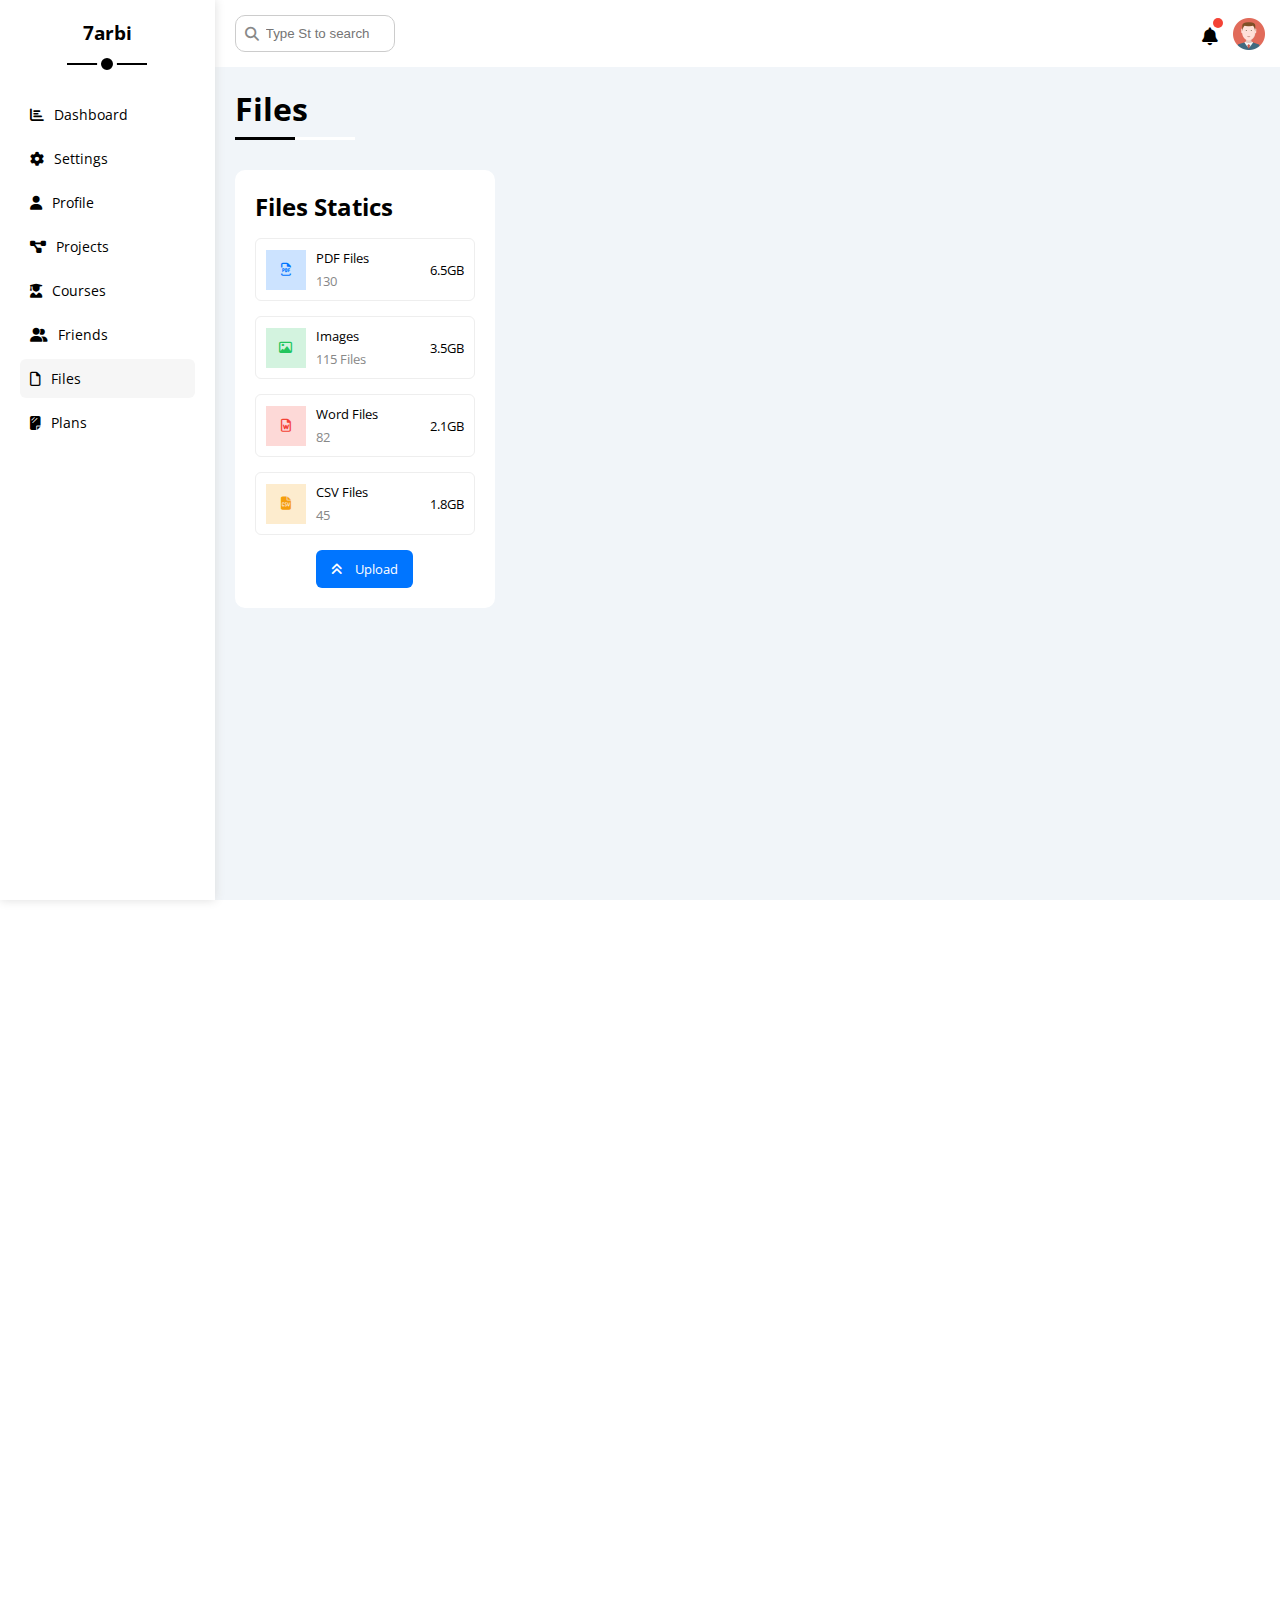
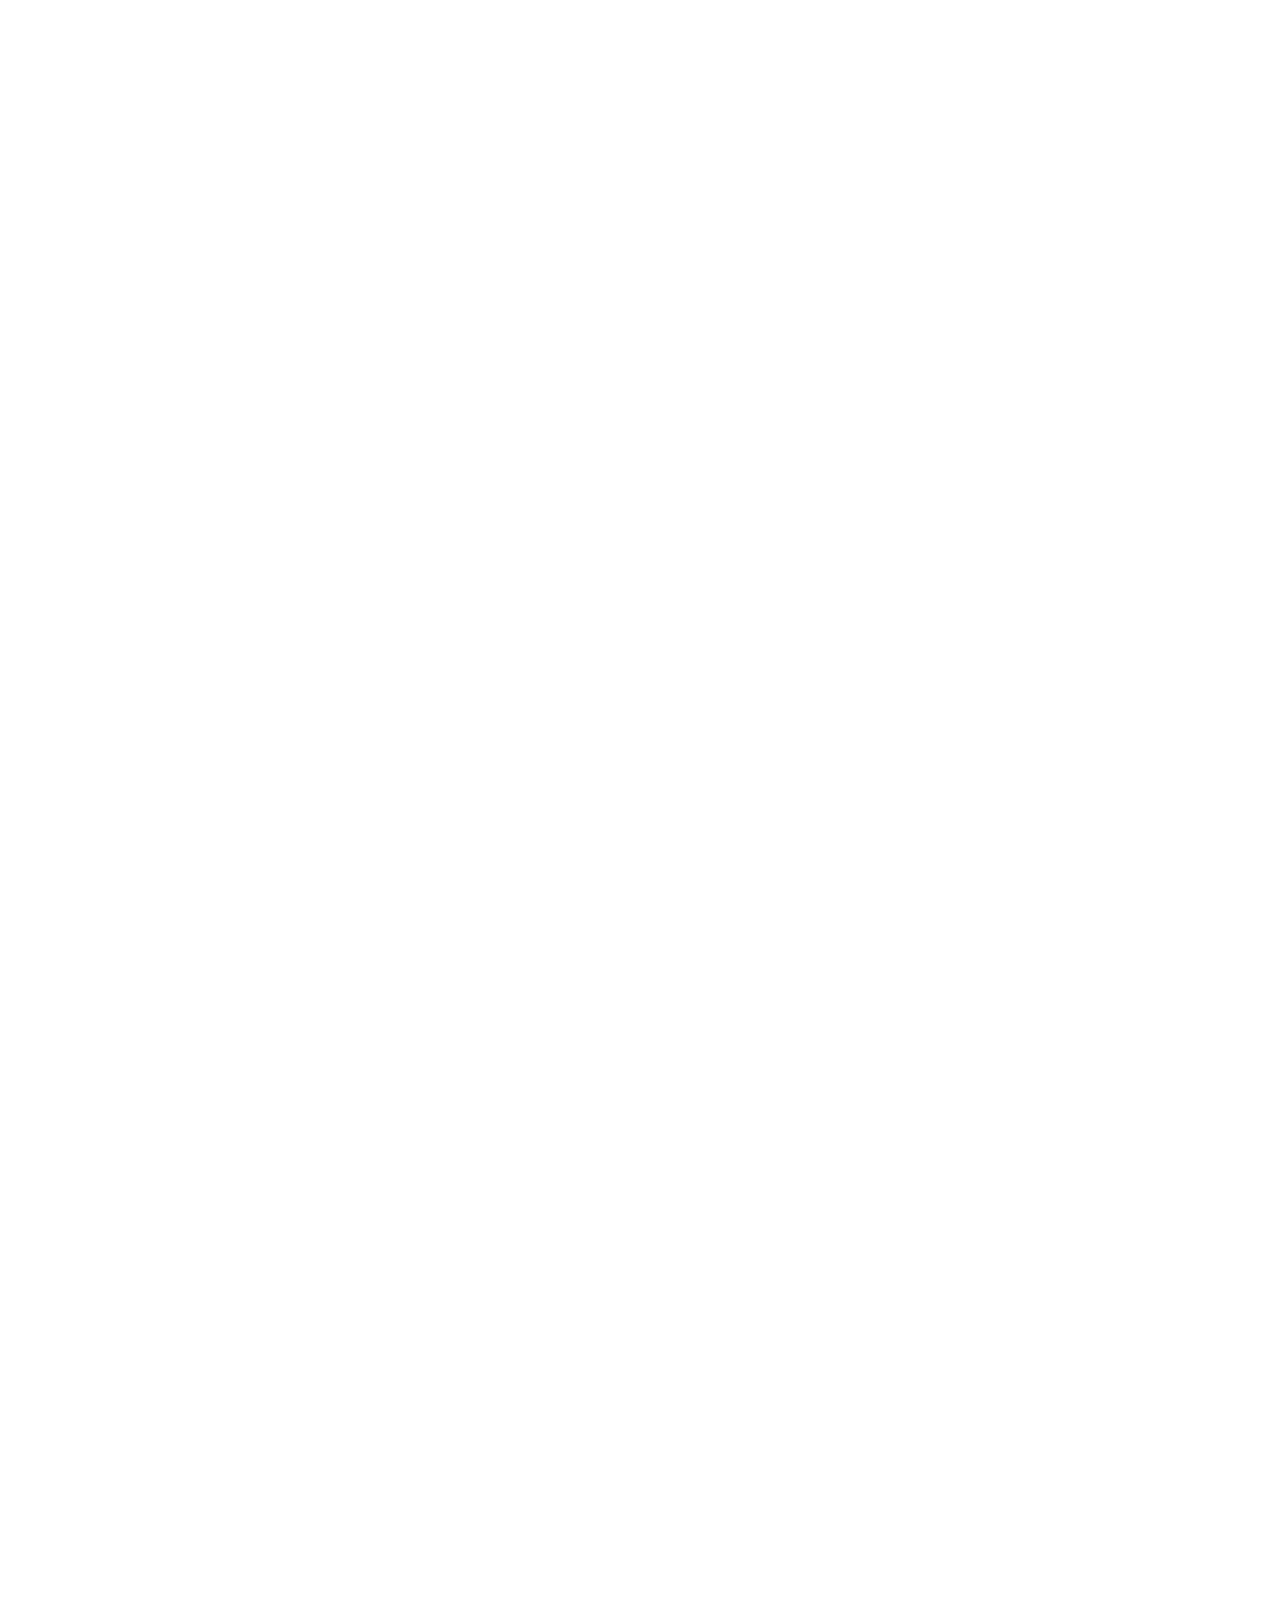
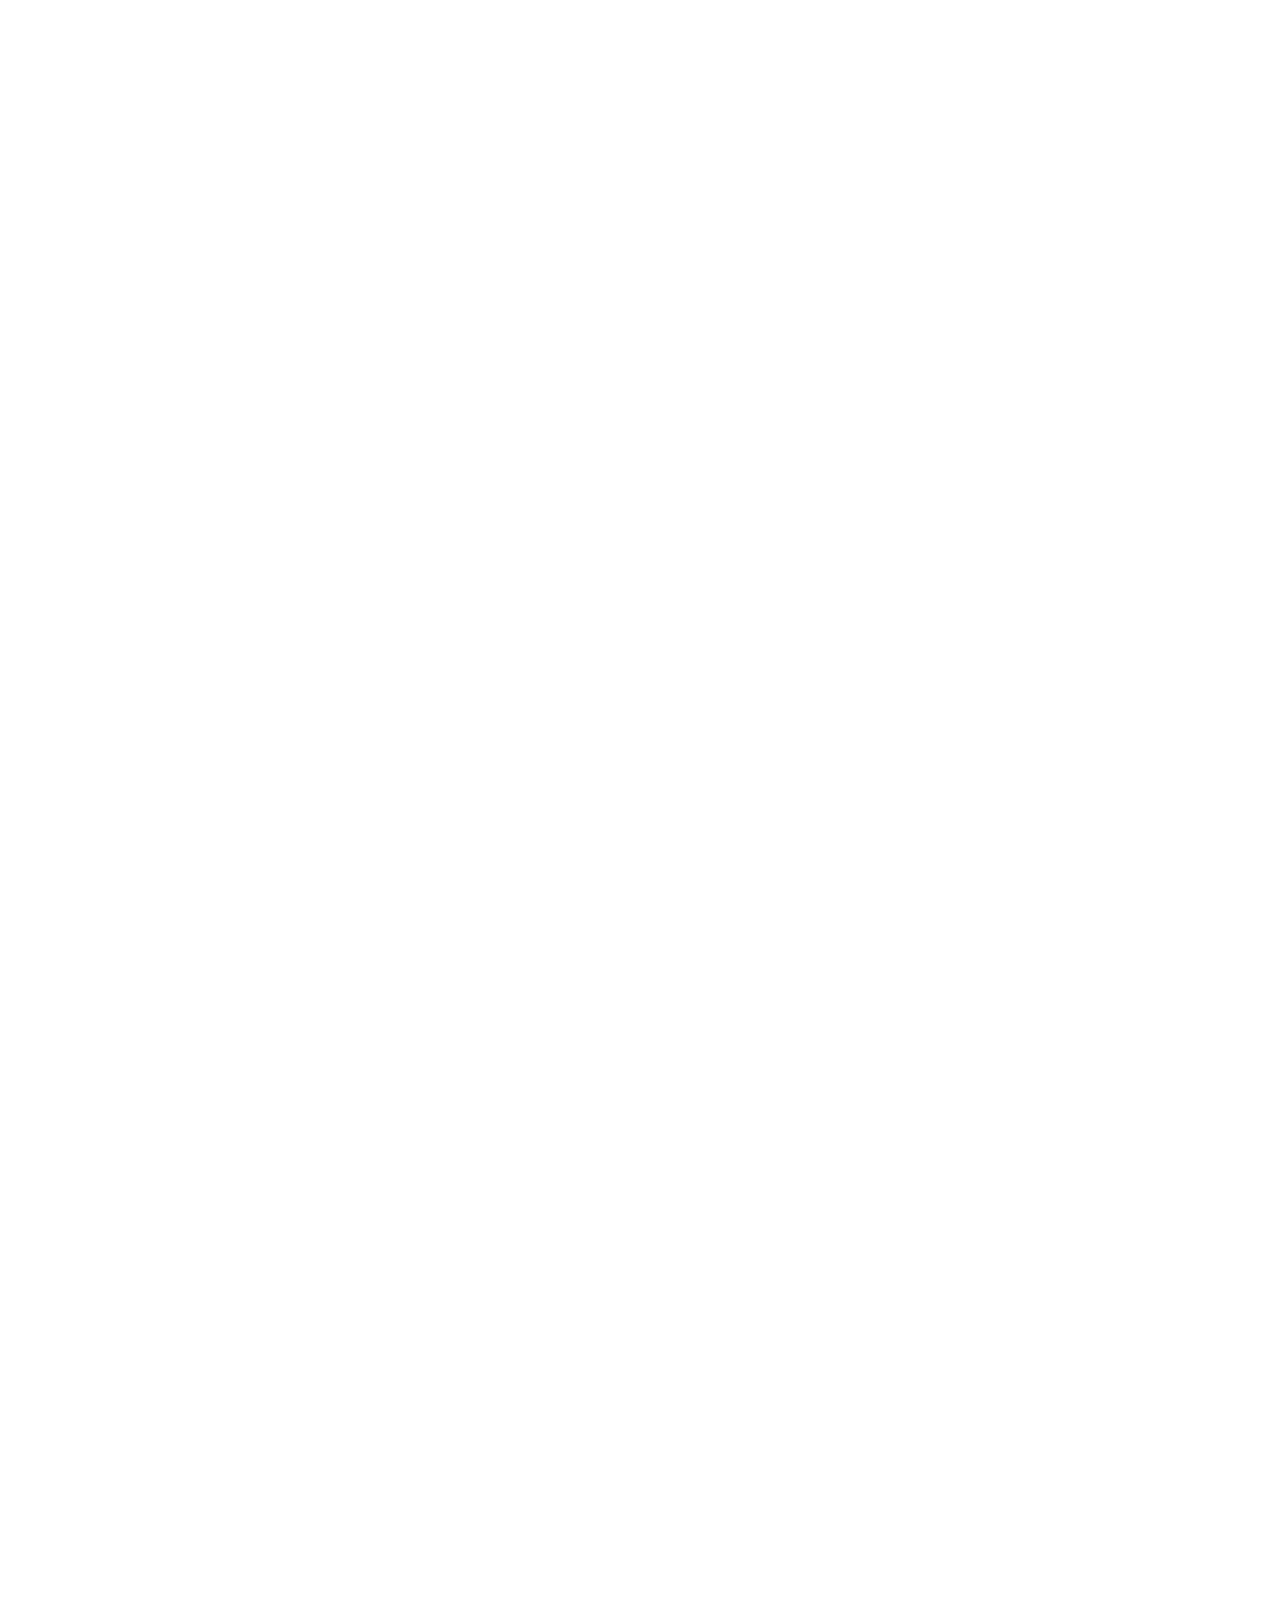
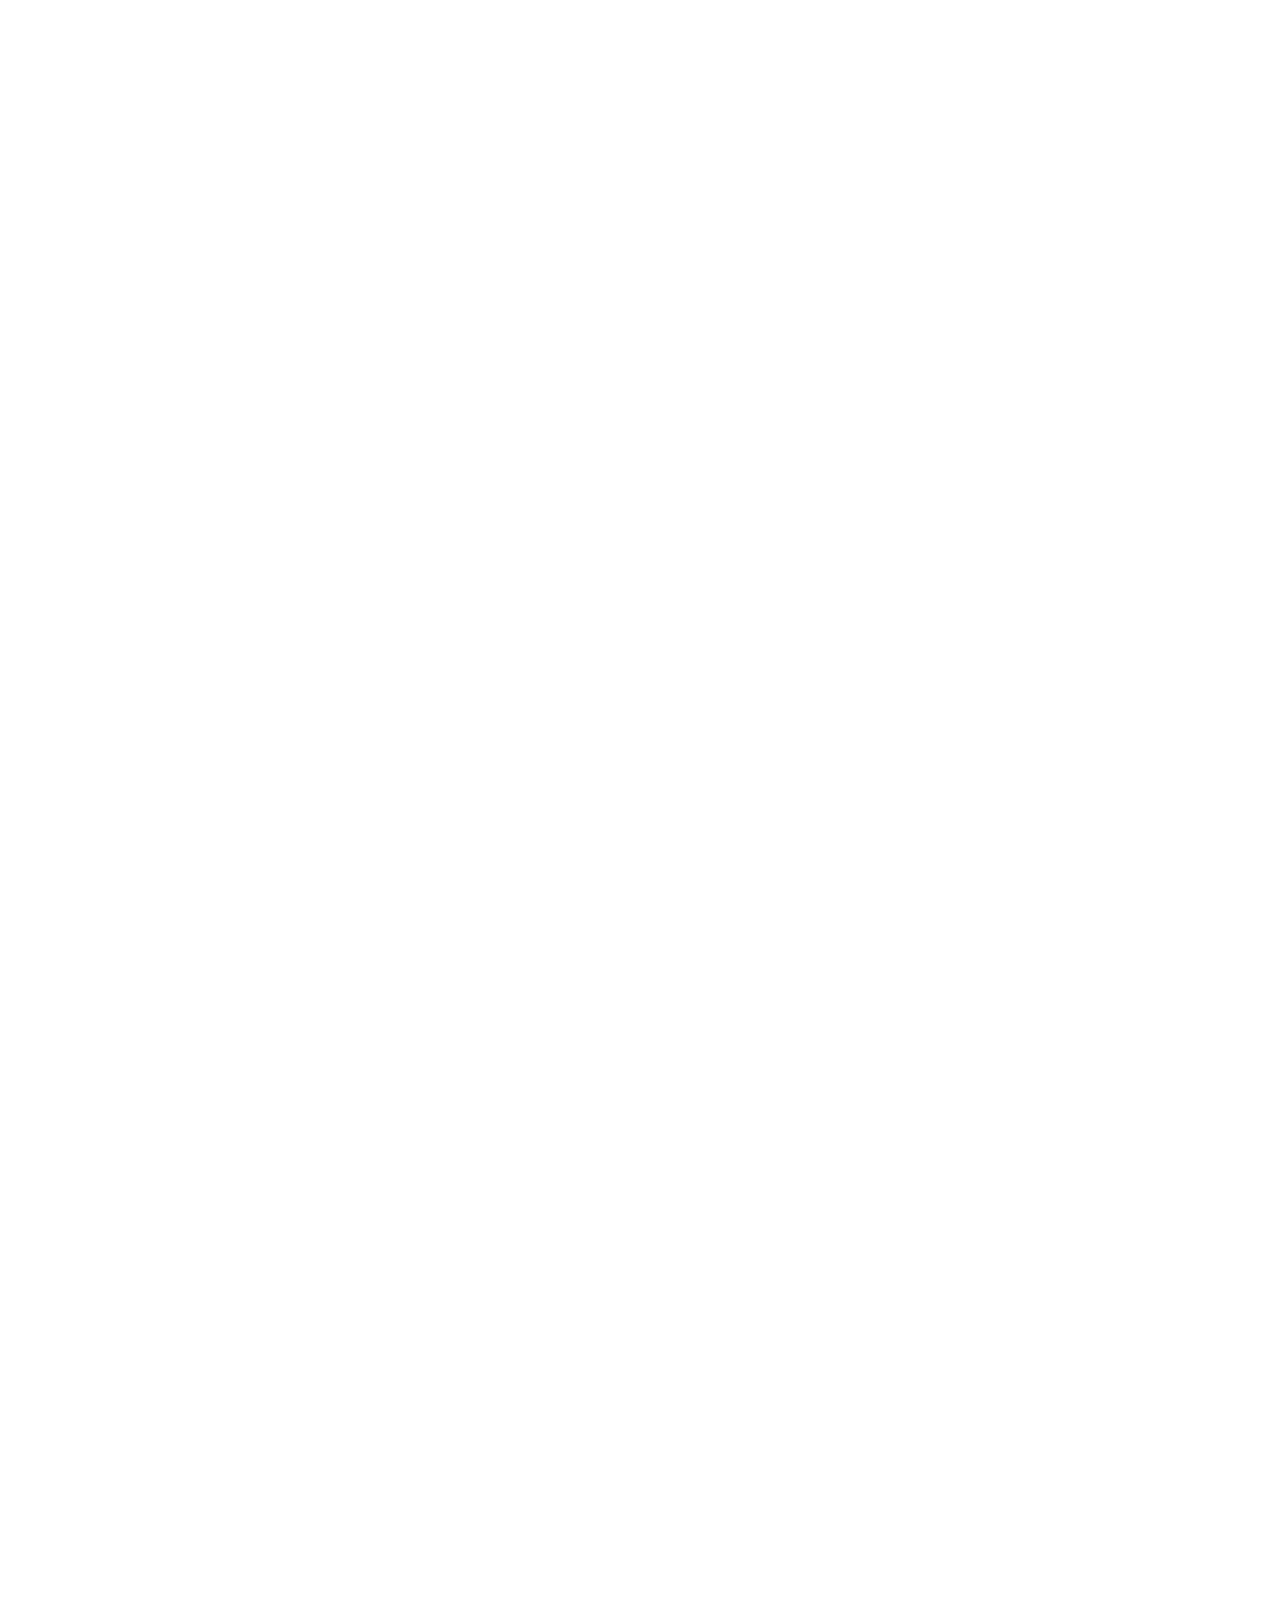
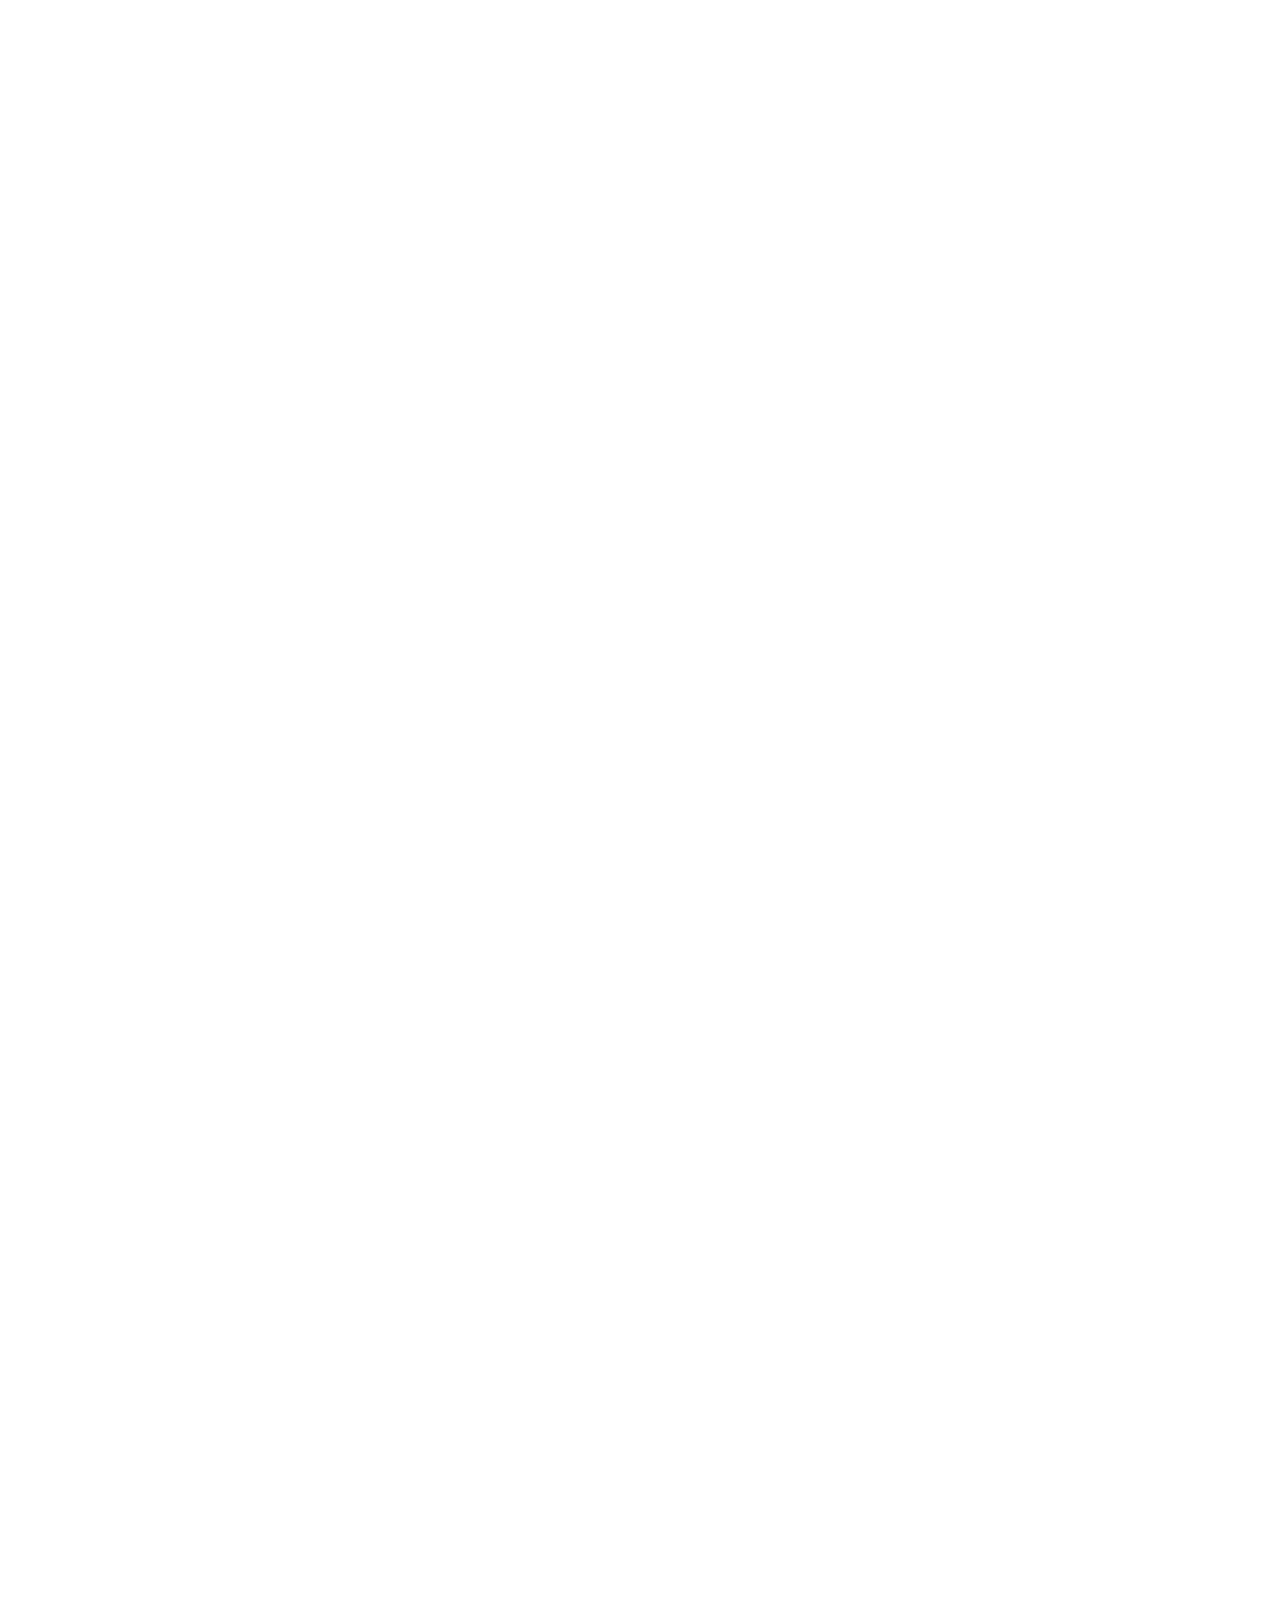
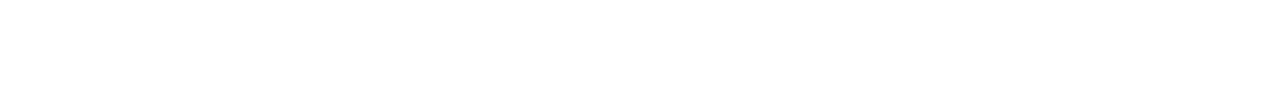
==== files.html @ 6a66d61f "Add files via upload" ====
<!-- <label>
    <input type="checkbox" class="toggle-chk" checked>
    <div class="toggle-switch bg-ccc">
    </div>
</label> -->
<!DOCTYPE html>
<html lang="en">
<head>
    <meta charset="UTF-8">
    <meta http-equiv="X-UA-Compatible" content="IE=edge">
    <meta name="viewport" content="width=device-width, initial-scale=1.0">
    <title>Files</title>
       <!-- font awesome -->
       <link rel="stylesheet" href="css/all.min.css">
       <!-- //font awesome -->
    <link rel="stylesheet" href="css/FRM.css">
    <link rel="stylesheet" href="css/style.css">
    <!-- google fonts -->
    <link rel="preconnect" href="https://fonts.googleapis.com" />
    <link rel="preconnect" href="https://fonts.gstatic.com" crossorigin />
    <link href="https://fonts.googleapis.com/css2?family=Open+Sans:wght@300;500&display=swap" rel="stylesheet" />
     <!-- //google fonts -->
  
</head>
<body>
  <div class="page d-flex">
    <div class="sidebar bg-w p-20 p-rel">
        <h3 class="p-rel c-txt mt-0">7arbi</h3>
        <ul>
           <li>
                <a class="d-flex align-center fs-14 rad-6 p-10 c-black" href="index.html">
                    <i class="fa-solid fa-chart-bar afw"></i>
                    <span class="hide-mobile">
                        Dashboard
                    </span>
                </a>
            </li>
            <li>
                <a class="d-flex align-center fs-14 rad-6 p-10 c-black" href="settings.html">
                    <i class="fa-solid fa-gear afw"></i>
                    <span class="hide-mobile">
                        Settings
                    </span>
                </a>
            </li>
            <li>
                <a class="d-flex align-center fs-14 rad-6 p-10 c-black" href="profile.html">
                    <i class="fa-solid fa-user afw"></i>
                    <span class="hide-mobile">
                        Profile
                    </span>
                </a>
            </li>
            <li>
                <a class="d-flex align-center fs-14 rad-6 p-10 c-black" href="projects.html">
                    <i class="fa-solid fa-diagram-project afw"></i>
                    <span class="hide-mobile">
                        Projects
                    </span>
                </a>
            </li>
            <li>
                <a class="d-flex align-center fs-14 rad-6 p-10 c-black" href="courses.html">
                    <i class="fa-solid fa-user-graduate afw"></i>
                    <span class="hide-mobile">
                        Courses
                    </span>
                </a>
            </li>
            <li>
                <a class="d-flex align-center fs-14 rad-6 p-10 c-black" href="friends.html">
                    <i class="fa-solid fa-user-group afw"></i>
                    <span class="hide-mobile">
                        Friends
                    </span>
                </a>
            </li>
            <li>
                <a class="active d-flex align-center fs-14 rad-6 p-10 c-black" href="files.html">
                    <i class="fa-regular fa-file afw"></i>
                    <span class="hide-mobile">
                        Files
                    </span>
                </a>
            </li>
            <li>
                <a class="d-flex align-center fs-14 rad-6 p-10 c-black" href="plans.html">
                    <i class="fa-solid fa-sheet-plastic afw"></i>
                    <span class="hide-mobile">
                        Plans
                    </span>
                </a>
            </li>

        </ul>
    </div>
    <div class="content w-full ov-hid">
        <!-- head div -->
        <div class="head bg-w p-15 bet-flex">
            <div class="search p-rel">
                <input class="p-10 border-ccc rad-10" type="search" placeholder="Type St to search">
            </div>
            <div class="icons d-flex align-center">
                <span class="p-rel notifications">
                    <i class="fa-solid fa-bell"></i>
                </span>
                <img src="imgs/avatar.png" alt="">
            </div>
        </div>
        <!-- // head div -->
        <h1 class="p-rel">
            Files
        </h1>
        <div class="d-flex m-20 g-20 files-page">
            <div class="files-stats bg-w rad-10 p-20">
                <h2 class="mt-0 mb-15 txt-c-mobile">
                    Files Statics
                </h2>
                <div class="d-flex align-center border-eee p-10 rad-6 mb-15 fs-13">
                    <i class="fa-regular fa-file-pdf fa-la blue center-flex c-blue icon"></i>
                    <div class="info">
                        <span>PDF Files</span>
                        <span class="d-b c-grey mt-5">130</span>
                    </div>
                    <div class="size">
                        6.5GB
                    </div>
                </div>
                <div class="d-flex align-center border-eee p-10 rad-6 mb-15 fs-13">
                    <i class="fa-regular fa-image fa-la green center-flex c-green icon"></i>
                    <div class="info">
                        <span>Images</span>
                        <span class="d-b c-grey mt-5">115 Files</span>
                    </div>
                    <div class="size">
                        3.5GB
                    </div>
                </div>
                <div class="d-flex align-center border-eee p-10 rad-6 mb-15 fs-13">
                    <i class="fa-regular fa-file-word fa-la red center-flex c-red icon"></i>
                    <div class="info">
                        <span>Word Files</span>
                        <span class="d-b c-grey mt-5">82</span>
                    </div>
                    <div class="size">
                        2.1GB
                    </div>
                </div>
                <div class="d-flex align-center border-eee p-10 rad-6 mb-15 fs-13">
                    <i class="fa-solid fa-file-csv fa-la orange center-flex c-orange icon"></i>
                    <div class="info">
                        <span>CSV Files</span>
                        <span class="d-b c-grey mt-5">45</span>
                    </div>
                    <div class="size">
                        1.8GB
                    </div>
                </div>
                <a href="#" class="upload c-white fs-13 rad-6 d-b w-fit bg-blue">
                    <i class="fa-solid fa-angles-up mr-10"></i>
                    Upload
                </a>
            </div>
        </div>
        
        
    </div>
  </div>    
</body>
</html>
---- css/FRM.css ----
:root{
    --blue:#0075ff;
    --blue-alt:#0d69d5;
    --orange:#f59e0b;
    --green:#22c55e;
    --red:#f44336;
    --grey:#888;
}
/* boxes */
.d-b{
    display: block;
}
.d-flex{
    display: flex;
}
.f-wrap{
    flex-wrap: wrap;
}
.sp-bet{
    justify-content: space-between;
}
.align-center{
    align-items: center;
}
@media (max-width:767px){
    .block-mobile{
        display: block;
    }
}
.d-grid{
    display: grid;
}
.g-20{
    gap: 20px;
}
/* padding +margin */
.p-10{
    padding: 10px;
}
.p-15{
    padding: 15px;
}
.p-20{
    padding: 20px;
}
.pt-15{
    padding-top: 15px;
}
.pt-20{
    padding-top: 20px;
}
.pb-10{
    padding-bottom: 10px;
}
.pb-20{
    padding-bottom: 20px;
}
.pb-15{
    padding-bottom: 15px;
}
.pl-15{
    padding-left: 15px;
}
.m-0{
    margin: 0;
}
.m-15{
    margin: 15px;
}
.m-20{
    margin: 20px;
}
.mt-0{
    margin-top: 0;
}
.mt-5{
    margin-top: 5px;
}
.mt-10{
    margin-top: 10px;
}
.mt-15{
    margin-top: 15px;
}
.mt-20{
    margin-top: 20px;
}
.mt-25{
    margin-top: 25px;
}
.mr-10{
    margin-right: 10px;
}
.mr-15{
    margin-right: 15px;
}
.ml-5{
    margin-left: 5px;
}
.mb-5{
    margin-bottom: 5px;
}
.mb-10{
    margin-bottom: 10px;
}
.mb-15{
    margin-bottom: 15px;
}
.mb-20{
    margin-bottom: 20px;
}
.mb-25{
    margin-bottom: 25px;
}
/* //padding+ margin */

/* colors */
.bg-w{
    background-color: white;
}
.bg-ccc{
    background-color: #ccc;
}
.bg-eee{
    background-color: #eee;
}
.bg-blue{
    background-color: var(--blue);
}
.bg-orange{
    background-color: var(--orange);
}
.bg-green{
    background-color: var(--green);
}
.bg-red{
    background-color: var(--red);
}
.bg-grey{
    background-color: var(--grey);
}
.c-black{
    color: black;
}
.c-grey{
    color: var(--grey);
}
.c-white{
    color: white;
}
.c-blue{
    color: var(--blue);
}
.c-orange{
    color: var(--orange);
}
.c-green{
    color: var(--green);
}
.c-red{
    color: var(--red);
}
/* //colors */

/* positions */
.p-rel{
    position: relative;
}
/* //positions */
/* fonts text */
.c-txt{
    text-align: center;
}
.fw-bold{
    font-weight: bold;
}
@media (max-width:767px){
    .txt-c-mobile{
        text-align: center;
    }
}
.fs-13{
    font-size: 13px;
}
.fs-14{
    font-size: 14px;
}
.fs-15{
    font-size: 15px;
}
.fs-16{
    font-size: 16px;
}
.fs-25{
    font-size: 25px;
}
/* //fonts text */
/*borders*/
.rad-h{
    border-radius: 50%;
}
.rad-6{
    border-radius: 6px;
}
.rad-10{
    border-radius: 10px;
}
.border-ccc{
    border:1px solid #ccc;
}
.border-eee{
    border:1px solid #eee;
}
.b-none{
    border: none;
}
/* /*borders*/
/* width-height */
.w-full{
    width: 100%;
}
.h-full{
    height: 100%;
}
.w-fit{
    width: fit-content;
}
.w-100{
    width: 100px;
}
.h-100{
    height: 100px;
}
/* // width-height */
/* //Boxes */

/*components*/
.bet-flex{
    display: flex;
    align-items: center;
    justify-content: space-between;
}
.center-flex{
    display: flex;
    align-items: center;
    justify-content: center;
}
.btn-shape{
    padding: 4px 10px;
    border-radius: 6px;
}
/*  // components*/
/*others*/
.ov-hid{
    overflow: hidden;
}
@media (max-width:767px){
    .hide-mobile{
        display: none;
    }
}
/*  //others*/
---- css/style.css ----
:root{
    --blue:#0075ff;
    --blue-alt:#0d69d5;
    --orange:#f59e0b;
    --green:#22c55e;
    --red:#f44336;
    --grey:#888;
}
*{
    box-sizing: border-box;
    margin: 0;
    padding: 0;
}
::-webkit-scrollbar{
    width:12px;
}
::-webkit-scrollbar-track{
    background-color: white;
}
::-webkit-scrollbar-thumb{
    background-color:var(--blue);
}
::-webkit-scrollbar-thumb:hover{
    background-color:var(--blue-alt);
}
body{
    font-family: 'Open Sans', sans-serif;
    margin: 0;
    min-height: 900vh;
}
*:focus{
    outline: none;
}
a{
    text-decoration: none;
}
.page{
    background-color: #f1f5f9;
    min-height: 100vh;
}
ul{
    list-style:none;
    padding: 0;
}

/*side bar*/
.sidebar{
width: 250px;
box-shadow: 0 0 10px #ddd;
}
.sidebar > h3{
 margin-bottom: 50px;
}
.sidebar > h3::before{
width: 80px;
height: 2px;
bottom: -20px;
left: 50%;
}
.sidebar > h3::after{
width: 12px;
height: 12px;
border-radius: 50%;
border: 4px solid white;
bottom: -29px;
}
.sidebar > h3::before,
.sidebar > h3::after{
    content: "";
    position: absolute;
    background-color: black;
    transform: translateX(-50%);
    left: 50%;
}
/* .sidebar ul{}
.sidebar ul li{} */
.sidebar ul li a{
    transition: 0.3s;
    margin-bottom: 5px;
}
.sidebar ul li a:hover,
.sidebar ul li a.active{
    background-color: #f6f6f6;
}
.sidebar ul li a span{
    font-size: 14px;
    margin-left: 10px;
}
@media (max-width:767px){
    .sidebar{
        width:58px;
        padding: 10px;
    }
    .sidebar > h3{
        font-size: 13px;
        margin-bottom: 15px;
    }
    .sidebar > h3::before,
    .sidebar > h3::after{
        display: none;
    }
    .hide-mobile{
        display: none;
    }
    .txt-c-mobile{
        text-align: center;
    }
}
/*  //side bar*/
/* content */

.head .search::before{
    position: absolute;
    font-family: var(--fa-style-family-classic);
    content:"\f002";
    font-weight: 900;
    left: 15px;
    top: 50%;
    transform: translateY(-50%);
    font-size: 14px;
    color: var(--grey);
}
.head .search input{
    margin-left: 5px;
    padding-left: 30px;
    width: 160px;
    transition: width 0.3s;
}
.head .search input:focus{
    outline-color: #ddd;
    width: 200px;
}
.head .search input:focus::placeholder{
    opacity: 0;
}
.head .icons .notifications::before{
    content: "";
    position: absolute;
    width: 10px;
    height: 10px;
    background-color: var(--red);
    border-radius: 50%;
    right: -5px;
    top: -5px;
}
.head .icons .notifications i{
    transform: translateY(3px);
    font-size: 18px;
}
.head .icons img{
    width: 32px;
    height: 32px;
    margin-left: 15px;
}
h1{
    margin: 20px 20px 40px;
}
h1::before,
h1::after{
    content: "";
    position: absolute;
    height: 3px;
    bottom: -10px;
    left: 0;
}
h1::before{
    background-color: white;
    width: 120px;
}
h1::after{
    background-color: black;
    width: 60px;
}
.wrapper{
    grid-template-columns: repeat(auto-fill, minmax(450px , 1fr));
    margin-left: 20px;
    margin-right: 20px;
}
@media (max-width:767px) {
    .wrapper{
        grid-template-columns: minmax(200px,1fr);
        margin-left: 10px;
        margin-right: 10px;
        gap: 10px;
    } 
}
/* welcome widget */
.welcome .avatar{
width: 64px;    
height: 64px;
border: 2px solid white;
border-radius: 50%;
padding: 2px;
box-shadow: 0 0 5px #ddd;
margin-left: 20px;
margin-top: -32px;
}
.welcome .body{
    border-top: 1px solid #eee;
    border-bottom: 1px solid #eee;
}
.welcome .intro img{
    width: 200px;
    margin-bottom: -10px;
}
.welcome .body >div{
flex: 1px;
}
.welcome .visit{
    margin: 0 15px 15px auto;
    transition: 0.3s;
}
.welcome .visit:hover{
    background-color: var(--blue-alt);
}
@media (max-width:767px){
    .welcome .intro{
        padding-bottom: 30px;
    }
    .welcome .avatar{
        margin-left: 0;
    }
    .welcome .body > div:not(:last-child){
        margin-bottom: 20px;
    }
    .desc{
        position: relative;
        margin-left: -70px;
    }

}
/*  // welcome widget */
/* start quick-draft */
.quick-draft textarea{
    resize: none;
    min-height: 180px;
}
.quick-draft .save{
    margin-left: auto;
    transition: 0.3s;
    cursor: pointer;
}
.quick-draft .save:hover{
    background-color: var(--blue-alt);
}
/* // start quick-draft */
/* start targets */
.targets .targets-row .tar-icon{
    width: 80px;
    height: 80px;
    margin-right: 15px;
}
.targets .details{
    flex: 1;
}
.targets .details .progress{
    height: 4px;
}
.targets .details .progress>span{
    position: absolute;
    left: 0;
    top: 0;
    height: 100%;
}
.targets .details .progress>span span{
    position: absolute;
    bottom: 16px;
    right: -16px;
    padding: 2px 5px;
}
.targets .details .progress>span span::after{
    content: "";
    position: absolute;
    border-color: transparent;
    border-width: 5px;
    border-style: solid;
    bottom: -10px;
    left: 50%;
    transform: translateX(-50%);
}
.targets .details .progress>.blue span::after{
    border-top-color: var(--blue);
}
.targets .details .progress> .orange span::after{
    border-top-color: var(--orange);
}
.targets .details .progress> .green span::after{
    border-top-color: var(--green);
}
.blue .tar-icon,
.blue .progress{
background-color: rgb(0 117 255 / 20%);
}
.orange .tar-icon,
.orange .progress{
background-color: rgb(245 158 11 / 20%);
}
.green .tar-icon,
.green .progress{
background-color: rgb(34 197 94 / 20%);
}



/* // start targets */
/* tickets */
.tickets .box{
    border: 1px solid #ccc;
    width: calc(50% - 10px);
}
@media (max-width:767px){
    .tickets .box{
        width: 100%;
    }
}
/*  ///tickets */
/* Latest news */
.latest-news .news-row:not(:last-of-type){
    margin-bottom: 20px;
    padding-bottom: 20px;
    border-bottom: 1px solid #EEe;
}
.latest-news .news-row img{
    width: 100px;
}
.latest-news .info{
    flex-grow: 1;
}
.latest-news .info h3{
    margin: 0 0 6px;
}
@media (max-width:767px){
    .latest-news .news-row .label{
        margin: 10px auto;
        width: fit-content;
    }
}
/* // Latest news */
/* Tasks */
.tasks .task-row:not(:last-of-type){
    margin-bottom: 15px;
    padding-bottom: 15px;
    border-bottom: 1px solid #eee;
}
.tasks .info{
    flex-grow: 1;
}
.tasks .done{
    opacity: 0.5;
}
.tasks .done h3,
.tasks .done p{
    text-decoration: line-through;
}
.tasks .delete{
    cursor: pointer;
    transition: 0.3s;
}
.tasks .delete:hover{
    color: var(--red);
}
/* // Tasks */
/*Latest uPLOAD*/
.latest-uploads ul li:not(:last-child){
    border-bottom: 1px solid #eee;
}
.latest-uploads ul li img{
    width: 40px;
    height: 40px;
}
/*  // Latest uPLOAD*/
/* Last Project */
.last-project ul::before{
    content: "";
    position: absolute;
    width: 2px;
    height: 100%;
    background-color: var(--blue);
    left: 11px;
}
.last-project ul li::before{
    content:"";
    width: 20px;
    height: 20px;
    border-radius: 50%;
    background-color: white;
    border: 2px solid white;
    outline: 2px solid var(--blue);
    margin-right: 15px;  
}
.last-project ul li.done-p::before{
    background-color: var(--blue);
}
.last-project ul li.working::before{
    animation: change-color 0.8s infinite alternate;
}
.last-project .launch-icon{
    position: absolute;
    width: 160px;
    right: 0;
    bottom: 0;
    opacity: .5;
}
/*   // Last Project */
/* Riminders */
.reminders ul li .key{
    width: 15px;
    height: 15px;
}
.reminders ul li >.blue{
    border-left: 2px solid var(--blue);
}
.reminders ul li >.green{
    border-left: 2px solid var(--green);
}
.reminders ul li >.red{
    border-left: 2px solid var(--red);
}
.reminders ul li >.orange{
    border-left: 2px solid var(--orange);
}
/*  // Riminders */
/* Latest Post*/
.latest-post .avatar{
    width: 48px;
    height: 48px;
}
.latest-post .post-cont{
    text-transform: capitalize;
    line-height: 1.8;
    border-top: 1px solid #eee;
    border-bottom: 1px solid #eee;
    min-height: 140px;
}
/* // Latest Post*/
/* Social Media */
.social .box{
    padding-left: 70px;
}
.social .box i{
    position: absolute;
    left: 0;
    top: 0;
    width: 52px;
    transition: 0.3s;
}
.social .box i:hover{
    transform: rotate(5deg);
}
.social .twitter{
    background-color:rgba(29 161 242 /20%);
    color: #1da1f2;
}
.social .twitter i,
.social .twitter a{
    background-color: #1da1f2;
}
.social .youtube{
    background-color: #ff00003f;
    color: #ff0000;
}
.social .youtube i,
.social .youtube a{
    background-color: #ff0000;
}
.social .facebook{
    background-color: #1876f244;
    color: #1877f2;
}
.social .facebook i,
.social .facebook a{
    background-color: #1877f2;
}
.social .linkedin{
    background-color: #0076b544;
    color:  #0077b5;
}
.social .linkedin i,
.social .linkedin a{
    background-color: #0077b5;
}
/* Social Media */
/* Projects table */
.projects .resp-table{
    overflow-x:auto ;
}
.projects table{
    min-width: 1000px;
    border-spacing: 0;
}
.projects table thead td{
    background-color: #eee;
    font-weight: bold;
}
.projects table td{
    padding: 15px;
}
.projects tbody td{
    border-bottom: 1px solid #eee;
    border-left: 1px solid #eee;
    transition: 3s;
}
.projects tbody tr:hover td{
    background-color: #423d3d2e;
}
.projects tbody tr td:last-child{
    border-right: 1px solid #eee;
}
.projects table img{
    width: 32px;
    height: 32px;
    border-radius: 50%;
    padding: 2px;
    background-color: white;
}
.projects table img:not(:first-child){
    margin-left: -20px;
}
/* Projects table */
/* // content */
/*             ***** Settings *****************************/
.settings-page{
        grid-template-columns: repeat(auto-fill, minmax(450px,1fr))
}
@media (max-width:767px){
    .settings-page{
        grid-template-columns:minmax(100px,1fr);
        margin-left: 10px;
        margin-right: 10px;
        gap: 10px;
    }
}
.settings-page .close-msg{
    border: 1px sloid #b00ccc;
    resize: none;
    min-height: 160px;
}
/* general info */
.settings-page :disabled{
    cursor: no-drop;
    background-color: #f0f4f8;
    color: #bbb;
}
#email{
    display: inline-flex;
    width: calc(100% - 81px);
}

/* security box */
.sec-box:not(:last-of-type){
    padding-bottom: 15px;
    border-bottom: 1px solid #eee;
}
#change{
    height: 35px;
    color: white;
    display: inline-flex;
    justify-content: center;
    align-items: center;
}
@media (max-width:767px) {
    #change{
        height: 34px;
    }
}
#change:hover{
    background-color: var(--red);
}
.sec-box a:hover{
    background-color: var(--blue-alt);
}
/* security box */
/* social box */
.social-box i{
 width: 40px;
 height: 40px;
 background-color: #f6f6f6;
 border: 1px solid #ddd;
 border-right: none;
 border-radius: 6px 0 0 6px;
 transition: 0.3s;
}
.social-box input{
    height: 40px;   
    background-color: #f6f6f6;
    border: 1px solid #ddd;
    padding-left: 10px;
    border-radius: 0 6px 6px 0;
}
.social-box > div:focus-within i.fa-twitter{
    color: #1da1f2;
}
.social-box > div:focus-within i.fa-youtube{
    color: #ff0000;
}
.social-box > div:focus-within i.fa-facebook{
    color: #1877f2;
}
.social-box > div:focus-within i.fa-linkedin{
    color: #0077b5;
}
/* social box */
/*Widgets Control*/
.w-control .control label{
    padding-left: 30px;
    cursor: pointer;
    position: relative;
}
.w-control .control label::before{
    content: "";
    position: absolute;
    left: 0;
    top: 50%;
    width: 14px;
    height: 14px;
    border: 2px solid var(--grey);
    margin-top: -9px;
    border-radius: 4px;
}
.w-control .control label:hover::before{
    border-color: var(--blue);
}
.w-control .control label::after{
    font-family: var(--fa-style-family-classic);
    content: "\f00c";
    font-weight: 900;
    position: absolute;
    left: 0;
    top: 50%;
    margin-top: -9px;
    background-color: var(--blue);
    color: white;
    font-size: 12px;
    width: 18px;
    height: 18px;
    display: flex;
    justify-content: center;
    align-items: center;
    transform: scale(0) rotate(360deg);
    transition: 0.3s;
    border-radius: 4px;
}
.w-control .control input[type="checkbox"]{
    appearance: none;
}
.w-control .control input[type="checkbox"]:checked + label::after{
    transform: scale(1);
}
/*  // Widgets Control*/
/*backup*/
.bck-w .time input[type="radio"]{
    appearance: none;
}
.bck-w .time label{
    position: relative;
    cursor: pointer;
    padding-left: 30px;
}
.bck-w .time label::before{
    content: ""; 
    position: absolute;  
    top: 50%;
    left: 0;
    margin-top: -11px;
    width: 18px;
    height: 18px;
    border-radius: 50%;
    border: 2px solid var(--grey);
}
.bck-w .time label::after{
    content: "";
    position: absolute;
    left: 5px;
    top: 5px;
    width: 12px;
    height: 12px;
    background-color: var(--blue);
    border-radius: 50%;
    transition: 0.3s;
    transform: scale(0);
}
.bck-w .time input[type="radio"]:checked + label::before{
   border-color: var(--blue);
}
.bck-w .time input[type="radio"]:checked + label::after{
    transform: scale(1);
}

.bck-w .servers input[type="radio"]{
    appearance: none;
}
.bck-w .servers{
    border-top: 1px solid #eee;
    gap: 4px;
}
@media(max-width:767px){
    .bck-w .servers{
        flex-wrap: wrap;
    }
}
.bck-w .servers .serv{
    border: 2px solid #eee;
}
.bck-w .servers .serv label{
    cursor: pointer;
}
.bck-w .servers input[type="radio"]:checked + .serv{
    border-color: var(--blue);
    color: var(--blue);
}
/* // backup*/
/*   ///  general info */
.toggle-chk{
    appearance: none;    
    display: none;
}
.toggle-switch{
    width: 78px;
    height: 32px;
    border-radius: 16px;
    position: relative;
    transition: 0.3s;
    cursor: pointer;
}
.toggle-switch::before{
    display: block;
    position: absolute;
    font-family: var(--fa-style-family-classic);
    content: "\f00d";
    font-weight: 900;
    background-color: white;
    width: 24px;
    height: 24px;
    border-radius: 50%;
    top: 4px;
    left: 4px;
    display: flex;
    justify-content: center;
    align-items: center;
    color: #aaa;
    transition: 0.3s;
}
.toggle-chk:checked + .toggle-switch{
    background-color: var(--blue);

}
.toggle-chk:checked + .toggle-switch::before{
    left: 50px;
    color: var(--blue);
    content: "\f00c";
}
/*       //->      ***** Settings *****************************/
/*         ****** profile-page****            /*/
.profile-page .avatar-box{
    width: 300px;
    border-right: 1px solid #eee;
}
@media (max-width:767px){
    .profile-page .avatar-box{
        border-right:none;
    }  
    .profile-page .overview{
        flex-direction: column;
    }
}
.profile-page .avatar-box > img{
    width: 120px;
    height: 120px;
}
.profile-page .avatar-box .level{
    height: 5px;
    overflow: hidden;
    margin: auto;
    width: 70%;
}
.profile-page .avatar-box .level span{
    position: absolute;
    left: 0;
    top: 0;
}
.profile-page .info-box .box{
    flex-wrap: wrap;
    border-bottom: 1px solid #eee;
    transition: 0.3s;
}
@media(min-width:768px){
    .profile-page .info-box .box:hover{
        background-color: #423d3d0f;
    }
}

.profile-page .info-box .box > div{
    padding: 10px 0 0;
    min-width: 250px;
}
.profile-page .info-box .box h4{
    font-weight: normal;
}
.profile-page .info-box .box .toggle-switch{
    height: 24px;
}
.profile-page .info-box .box .toggle-switch::before{
    height: 16px;
    width: 16px;
    font-weight: 600;
    font-size: 13px;
}
.profile-page .info-box .box .toggle-chk:checked + .toggle-switch::before{
    left: 58px;
}
@media (max-width:767px){
    .profile-page .other-data{
        flex-direction: column;
    }
}
.profile-page .skils-card{
   flex-grow: 1;
}
.profile-page .skils-card ul li{
    padding: 15px 0;
}
.profile-page .skils-card ul li:not(:last-child){
    border-bottom: 1px solid #eee;
}
.profile-page .skils-card ul li span{
    display: inline-flex;
    padding: 4px 10px;
    background-color: #eee;
    border-radius: 6px;
    font-size: 14px;
    font-weight: 600;
}
.profile-page .skils-card ul li span:not(:last-child){
    margin-right: 15px;
    
}
.profile-page .activities{
    flex-grow: 2;
}
.profile-page .activities .activity:not(:last-of-type){
    border-bottom: 1px solid #eee;;
    padding-bottom: 20px;
    margin-bottom: 20px;
}
.profile-page .activities .activity img{
    width: 64px;
    height: 64px;
    border-radius: 50%;
    margin-right: 15px;
}
@media (min-width:768px){
    .profile-page .activities .activity .date{
        margin-left: auto;
        text-align: right;
    }
}
@media (max-width:767px){
    .profile-page .activities .activity {
        flex-direction: column;
    }
    .profile-page .activities .activity img {
        margin-right: 0;
        margin-bottom: 15px;
    }
    .profile-page .activities .activity .date{
        margin-top: 15px;
    }
}
/*        /// -->  ****** profile-page****            /*/

/* *** Projects Page */
.projects-page{
    grid-template-columns: repeat(auto-fill,minmax(500px,1fr));
}
@media (max-width:767px){
    .projects-page{
        grid-template-columns: minmax(200px,1fr);
        margin-left: 10px;
        margin-right: 10px;
        gap: 10px;
    }
}
.projects-page .project .date{
    position: absolute;
    right: 10px;
    top: 10px;
}
.projects-page .project h4{
    font-weight: normal;
}
.projects-page .project .team{
    position: relative;
    min-height: 80px;

}
.projects-page .project .team a{
    position: absolute;
    left: 0;
    bottom: 0;
}
.projects-page .project .team a:nth-child(2){
    left: 25px;
}
.projects-page .project .team a:nth-child(3){
    left: 50px;
}
.projects-page .project .team a:nth-child(4){
    left: 75px;
}
.projects-page .project .team a:hover{
    z-index: 5;
}
.projects-page .project .team a img{
    width: 40px;
    height: 40px;
    border-radius: 50%;
    border: 2px solid white;
}
.project .tools{
    justify-content: flex-end;
    border-top: 1px solid #ddd;
    padding-top: 15px;
    margin-bottom: 15px;
}
.project .tools span{
    font-weight: 500;
    width: fit-content;
}
.projects-page .project .info{
    border-top: 1px solid #eee;
    padding-top: 15px;
}   
@media(max-width:767px){
    .projects-page .project .info{
        flex-direction: column;
    }
    .projects-page .project .prog{
        margin-bottom: 10px;
    }
    .project .tools{
        flex-direction: column;
    }
    .project .tools span:not(:last-of-type){
        margin-bottom: 15px;
    }
} 
.projects-page .project .prog{
    height: 6px;
    width: 260px;
    position: relative;
    border-radius: 6px;
}
.projects-page .project .prog span{
    height: 100%;
    position: absolute;
    left: 0;
    top: 0;
    border-radius: 6px;
}
/*****   --> Projects Page */
/*         **** Courses Page ***           */

.courses-page{
    grid-template-columns: repeat(auto-fill,minmax(300px,1fr));
}
@media (max-width:767px){
    .courses-page{
        grid-template-columns: minmax(200px,1fr);
        margin-left: 10px;
        margin-right: 10px;
        gap: 10px;
    }
}
.courses-page .course{
    overflow: hidden;
}
.courses-page .course .cover{
    max-width: 100%;
}
.courses-page .course .ins{
    position: absolute;
    width: 64px;
    height: 64px;
    border-radius: 50%;
    top: 20px;
    left: 20px;
    border: 2px solid white;
}
.course .info{
    border-top: 1px solid #eee;
    font-size: 13px;
}
.course .info .title{
    position: absolute;
    left: 50%;
    transform: translateX(-50%);
    font-size: 13px;
    height: 26px;
    top:-13px;
    cursor: pointer;
 }
 .course .info .title:hover{
    background-color: var(--blue-alt);
 }
 .course .desc{
    line-height: 1.8;
    font-size: 13px;
 }
/*        // ---->  **** Courses Page ***           */

/* Friends Page */
.friends-page{
    grid-template-columns: repeat(auto-fill,minmax(300px,1fr));
}
@media (max-width:767px){
    .friends-page{
        grid-template-columns: minmax(200px,1fr);
        margin-left: 10px;
        margin-right: 10px;
        gap: 10px;
    }
}
.friends-page .contact{
    position: absolute;
    left: 10px;
    top: 10px;
}
.friends-page .contact i{
    background-color: #eee;
    padding: 10px;
    border-radius: 50%;
    color: #666;
    font-size: 13px;
    cursor: pointer;
    transition: 0.3s;

}
.friends-page .contact i:hover{
    background-color: var(--blue);
    color: white;
}
.friends-page .friend .icons{
    border-top: 1px solid #eee;
    border-bottom: 1px solid #eee;
    margin-top: 10px;
    margin-bottom: 15px;
    padding-top: 15px;
    padding-bottom: 15px;
}
.friends-page .friend .icons i{
    margin-right: 5px;
}
.friends-page .friend .icons .vip{
    position: absolute;
    right: 0;
    top: 50%;
    transform: translateY(-50%);
    font-size: 30px;
    opacity: 0.5;
}
/*    ///   -->Friends Page */
/* files page */
.files-page .files-stats{
    min-width: 260px;
}

.files-page .files-stats .icon{
    width: 40px;
    height: 40px;
    margin-right: 10px;
}
.files-page .files-stats .size{
    margin-left: auto;
}
.files-page .files-stats .blue{
  background-color:   rgb(0 117 255 / 20%);
}
.files-page .files-stats .red{
    background-color: rgb(244 67 54 /20%);
}
.files-page .files-stats .green{
    background-color: rgb(34 197 94 / 20%);
}
.files-page .files-stats .orange{
    background-color: rgb(245 158 11 / 20%);
}
.files-page .files-stats .upload{
    margin: 15px auto 0;
    padding: 10px 15px;
    transition: 0.3s;
}
.files-page .files-stats .upload:hover{
    background-color: var(--blue-alt);
}
.files-page .files-stats .upload:hover i{
    animation: go-up 0.8s infinite;
}
/*     //   files page */
/* Animations */
@keyframes change-color {
    from{
        background-color: var(--blue);
    }
    to{
        background-color: white;
    }
}
@keyframes go-up{
    0%{
        transform: translateY(0);
    }
    50%{
        transform: translateY(-5px);

    }
    100%{
        transform: translateY(0);

    }
}
/*   // Animations */
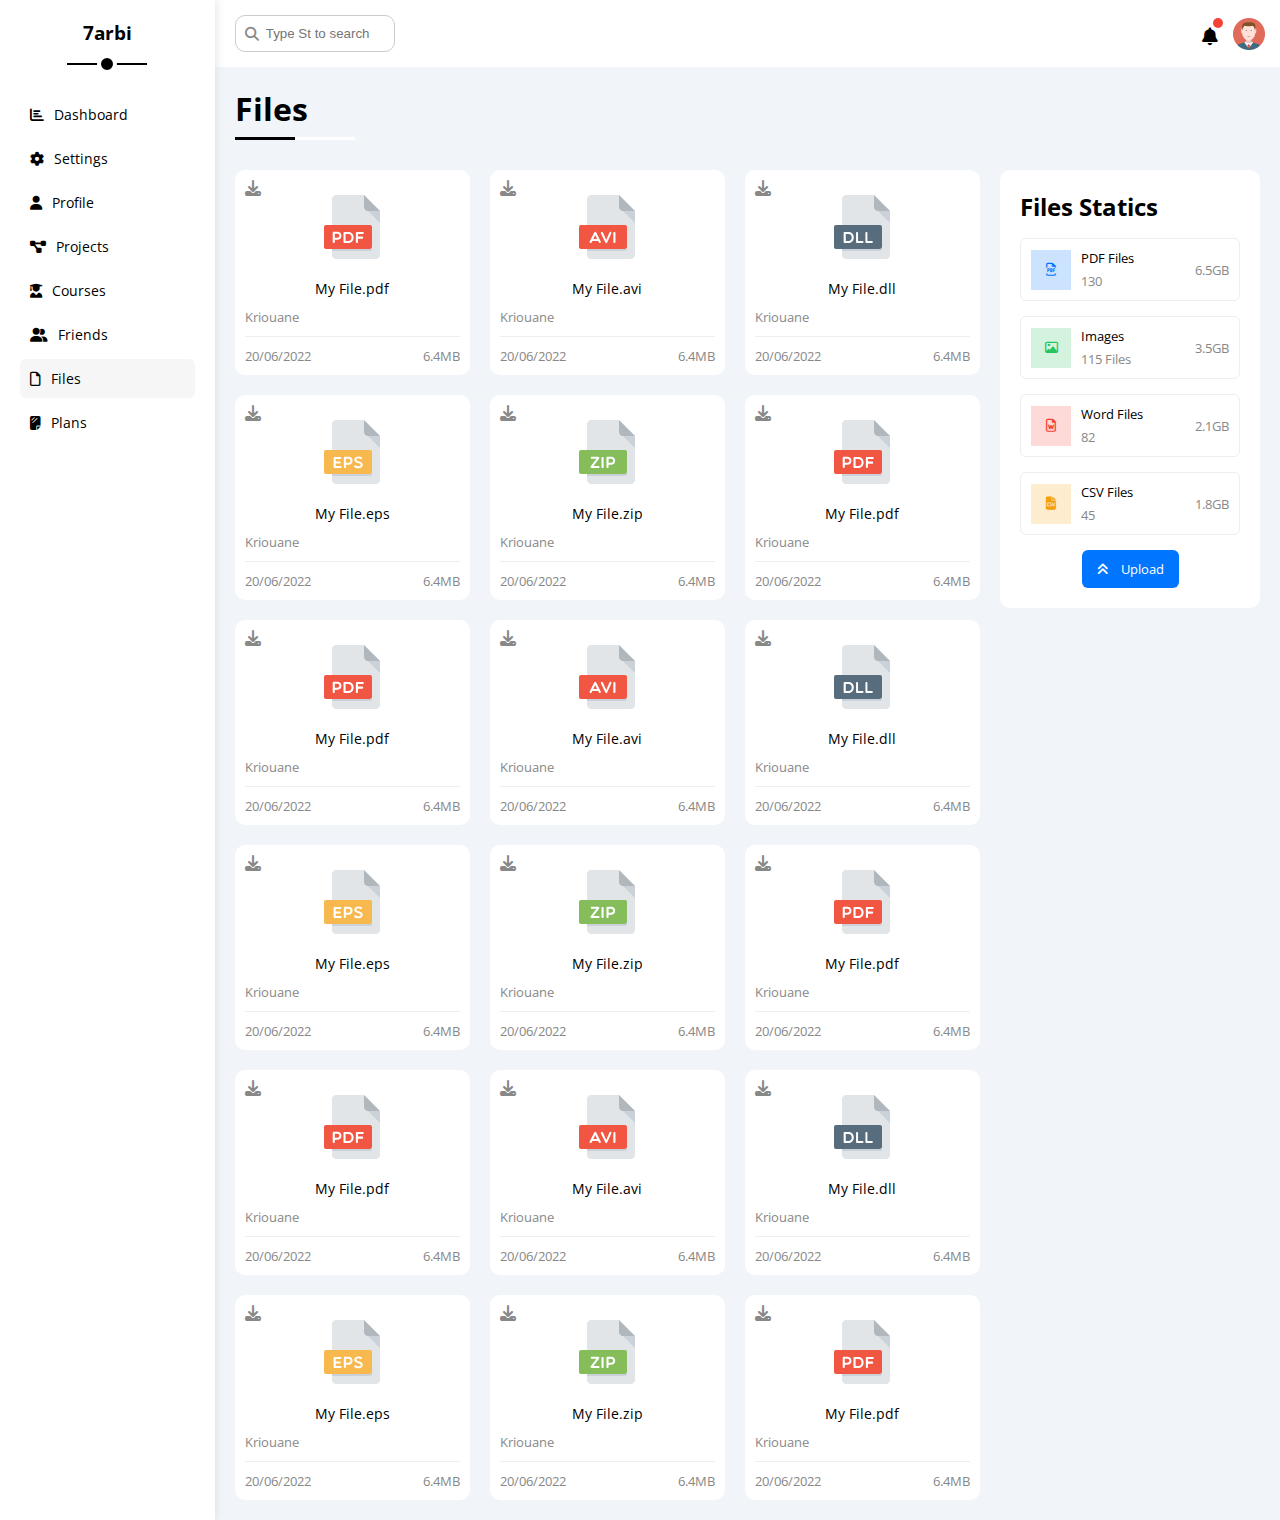
==== commit 9ff5f2ac: "Add files via upload" ====
--- a/files.html
+++ b/files.html
@@ -122,7 +122,7 @@
                         <span>PDF Files</span>
                         <span class="d-b c-grey mt-5">130</span>
                     </div>
-                    <div class="size">
+                    <div class="size c-grey">
                         6.5GB
                     </div>
                 </div>
@@ -132,7 +132,7 @@
                         <span>Images</span>
                         <span class="d-b c-grey mt-5">115 Files</span>
                     </div>
-                    <div class="size">
+                    <div class="size c-grey">
                         3.5GB
                     </div>
                 </div>
@@ -142,7 +142,7 @@
                         <span>Word Files</span>
                         <span class="d-b c-grey mt-5">82</span>
                     </div>
-                    <div class="size">
+                    <div class="size c-grey">
                         2.1GB
                     </div>
                 </div>
@@ -152,7 +152,7 @@
                         <span>CSV Files</span>
                         <span class="d-b c-grey mt-5">45</span>
                     </div>
-                    <div class="size">
+                    <div class="size c-grey">
                         1.8GB
                     </div>
                 </div>
@@ -161,6 +161,225 @@
                     Upload
                 </a>
             </div>
+            <div class="files-content d-grid g-20">
+                <div class="file bg-w p-10 rad-10">
+                    <i class="fa-solid fa-download c-grey p-abs"></i>
+                    <div class="icon c-txt">
+                        <img src="imgs/pdf.svg" class="mt-15 mb-15">
+                    </div>
+                    <div class="c-txt mb-10 fs-14">My File.pdf</div>
+                    <p class="c-grey fs-13">Kriouane</p>
+                    <div class="info bet-flex mt-10 pt-10 fs-13 c-grey">
+                        <span>20/06/2022</span>
+                        <span>6.4MB</span>
+                    </div>
+                </div>
+                <div class="file bg-w p-10 rad-10">
+                    <i class="fa-solid fa-download c-grey p-abs"></i>
+                    <div class="icon c-txt">
+                        <img src="imgs/avi.svg" class="mt-15 mb-15">
+                    </div>
+                    <div class="c-txt mb-10 fs-14">My File.avi</div>
+                    <p class="c-grey fs-13">Kriouane</p>
+                    <div class="info bet-flex mt-10 pt-10 fs-13 c-grey">
+                        <span>20/06/2022</span>
+                        <span>6.4MB</span>
+                    </div>
+                </div>
+                <div class="file bg-w p-10 rad-10">
+                    <i class="fa-solid fa-download c-grey p-abs"></i>
+                    <div class="icon c-txt">
+                        <img src="imgs/dll.svg" class="mt-15 mb-15">
+                    </div>
+                    <div class="c-txt mb-10 fs-14">My File.dll</div>
+                    <p class="c-grey fs-13">Kriouane</p>
+                    <div class="info bet-flex mt-10 pt-10 fs-13 c-grey">
+                        <span>20/06/2022</span>
+                        <span>6.4MB</span>
+                    </div>
+                </div>
+                <div class="file bg-w p-10 rad-10">
+                    <i class="fa-solid fa-download c-grey p-abs"></i>
+                    <div class="icon c-txt">
+                        <img src="imgs/eps.svg" class="mt-15 mb-15">
+                    </div>
+                    <div class="c-txt mb-10 fs-14">My File.eps</div>
+                    <p class="c-grey fs-13">Kriouane</p>
+                    <div class="info bet-flex mt-10 pt-10 fs-13 c-grey">
+                        <span>20/06/2022</span>
+                        <span>6.4MB</span>
+                    </div>
+                </div>
+                <div class="file bg-w p-10 rad-10">
+                    <i class="fa-solid fa-download c-grey p-abs"></i>
+                    <div class="icon c-txt">
+                        <img src="imgs/zip.svg" class="mt-15 mb-15">
+                    </div>
+                    <div class="c-txt mb-10 fs-14">My File.zip</div>
+                    <p class="c-grey fs-13">Kriouane</p>
+                    <div class="info bet-flex mt-10 pt-10 fs-13 c-grey">
+                        <span>20/06/2022</span>
+                        <span>6.4MB</span>
+                    </div>
+                </div>
+                <div class="file bg-w p-10 rad-10">
+                    <i class="fa-solid fa-download c-grey p-abs"></i>
+                    <div class="icon c-txt">
+                        <img src="imgs/pdf.svg" class="mt-15 mb-15">
+                    </div>
+                    <div class="c-txt mb-10 fs-14">My File.pdf</div>
+                    <p class="c-grey fs-13">Kriouane</p>
+                    <div class="info bet-flex mt-10 pt-10 fs-13 c-grey">
+                        <span>20/06/2022</span>
+                        <span>6.4MB</span>
+                    </div>
+                </div>
+                <div class="file bg-w p-10 rad-10">
+                    <i class="fa-solid fa-download c-grey p-abs"></i>
+                    <div class="icon c-txt">
+                        <img src="imgs/pdf.svg" class="mt-15 mb-15">
+                    </div>
+                    <div class="c-txt mb-10 fs-14">My File.pdf</div>
+                    <p class="c-grey fs-13">Kriouane</p>
+                    <div class="info bet-flex mt-10 pt-10 fs-13 c-grey">
+                        <span>20/06/2022</span>
+                        <span>6.4MB</span>
+                    </div>
+                </div>
+                <div class="file bg-w p-10 rad-10">
+                    <i class="fa-solid fa-download c-grey p-abs"></i>
+                    <div class="icon c-txt">
+                        <img src="imgs/avi.svg" class="mt-15 mb-15">
+                    </div>
+                    <div class="c-txt mb-10 fs-14">My File.avi</div>
+                    <p class="c-grey fs-13">Kriouane</p>
+                    <div class="info bet-flex mt-10 pt-10 fs-13 c-grey">
+                        <span>20/06/2022</span>
+                        <span>6.4MB</span>
+                    </div>
+                </div>
+                <div class="file bg-w p-10 rad-10">
+                    <i class="fa-solid fa-download c-grey p-abs"></i>
+                    <div class="icon c-txt">
+                        <img src="imgs/dll.svg" class="mt-15 mb-15">
+                    </div>
+                    <div class="c-txt mb-10 fs-14">My File.dll</div>
+                    <p class="c-grey fs-13">Kriouane</p>
+                    <div class="info bet-flex mt-10 pt-10 fs-13 c-grey">
+                        <span>20/06/2022</span>
+                        <span>6.4MB</span>
+                    </div>
+                </div>
+                <div class="file bg-w p-10 rad-10">
+                    <i class="fa-solid fa-download c-grey p-abs"></i>
+                    <div class="icon c-txt">
+                        <img src="imgs/eps.svg" class="mt-15 mb-15">
+                    </div>
+                    <div class="c-txt mb-10 fs-14">My File.eps</div>
+                    <p class="c-grey fs-13">Kriouane</p>
+                    <div class="info bet-flex mt-10 pt-10 fs-13 c-grey">
+                        <span>20/06/2022</span>
+                        <span>6.4MB</span>
+                    </div>
+                </div>
+                <div class="file bg-w p-10 rad-10">
+                    <i class="fa-solid fa-download c-grey p-abs"></i>
+                    <div class="icon c-txt">
+                        <img src="imgs/zip.svg" class="mt-15 mb-15">
+                    </div>
+                    <div class="c-txt mb-10 fs-14">My File.zip</div>
+                    <p class="c-grey fs-13">Kriouane</p>
+                    <div class="info bet-flex mt-10 pt-10 fs-13 c-grey">
+                        <span>20/06/2022</span>
+                        <span>6.4MB</span>
+                    </div>
+                </div>
+                <div class="file bg-w p-10 rad-10">
+                    <i class="fa-solid fa-download c-grey p-abs"></i>
+                    <div class="icon c-txt">
+                        <img src="imgs/pdf.svg" class="mt-15 mb-15">
+                    </div>
+                    <div class="c-txt mb-10 fs-14">My File.pdf</div>
+                    <p class="c-grey fs-13">Kriouane</p>
+                    <div class="info bet-flex mt-10 pt-10 fs-13 c-grey">
+                        <span>20/06/2022</span>
+                        <span>6.4MB</span>
+                    </div>
+                </div>
+                <div class="file bg-w p-10 rad-10">
+                    <i class="fa-solid fa-download c-grey p-abs"></i>
+                    <div class="icon c-txt">
+                        <img src="imgs/pdf.svg" class="mt-15 mb-15">
+                    </div>
+                    <div class="c-txt mb-10 fs-14">My File.pdf</div>
+                    <p class="c-grey fs-13">Kriouane</p>
+                    <div class="info bet-flex mt-10 pt-10 fs-13 c-grey">
+                        <span>20/06/2022</span>
+                        <span>6.4MB</span>
+                    </div>
+                </div>
+                <div class="file bg-w p-10 rad-10">
+                    <i class="fa-solid fa-download c-grey p-abs"></i>
+                    <div class="icon c-txt">
+                        <img src="imgs/avi.svg" class="mt-15 mb-15">
+                    </div>
+                    <div class="c-txt mb-10 fs-14">My File.avi</div>
+                    <p class="c-grey fs-13">Kriouane</p>
+                    <div class="info bet-flex mt-10 pt-10 fs-13 c-grey">
+                        <span>20/06/2022</span>
+                        <span>6.4MB</span>
+                    </div>
+                </div>
+                <div class="file bg-w p-10 rad-10">
+                    <i class="fa-solid fa-download c-grey p-abs"></i>
+                    <div class="icon c-txt">
+                        <img src="imgs/dll.svg" class="mt-15 mb-15">
+                    </div>
+                    <div class="c-txt mb-10 fs-14">My File.dll</div>
+                    <p class="c-grey fs-13">Kriouane</p>
+                    <div class="info bet-flex mt-10 pt-10 fs-13 c-grey">
+                        <span>20/06/2022</span>
+                        <span>6.4MB</span>
+                    </div>
+                </div>
+                <div class="file bg-w p-10 rad-10">
+                    <i class="fa-solid fa-download c-grey p-abs"></i>
+                    <div class="icon c-txt">
+                        <img src="imgs/eps.svg" class="mt-15 mb-15">
+                    </div>
+                    <div class="c-txt mb-10 fs-14">My File.eps</div>
+                    <p class="c-grey fs-13">Kriouane</p>
+                    <div class="info bet-flex mt-10 pt-10 fs-13 c-grey">
+                        <span>20/06/2022</span>
+                        <span>6.4MB</span>
+                    </div>
+                </div>
+                <div class="file bg-w p-10 rad-10">
+                    <i class="fa-solid fa-download c-grey p-abs"></i>
+                    <div class="icon c-txt">
+                        <img src="imgs/zip.svg" class="mt-15 mb-15">
+                    </div>
+                    <div class="c-txt mb-10 fs-14">My File.zip</div>
+                    <p class="c-grey fs-13">Kriouane</p>
+                    <div class="info bet-flex mt-10 pt-10 fs-13 c-grey">
+                        <span>20/06/2022</span>
+                        <span>6.4MB</span>
+                    </div>
+                </div>
+                <div class="file bg-w p-10 rad-10">
+                    <i class="fa-solid fa-download c-grey p-abs"></i>
+                    <div class="icon c-txt">
+                        <img src="imgs/pdf.svg" class="mt-15 mb-15">
+                    </div>
+                    <div class="c-txt mb-10 fs-14">My File.pdf</div>
+                    <p class="c-grey fs-13">Kriouane</p>
+                    <div class="info bet-flex mt-10 pt-10 fs-13 c-grey">
+                        <span>20/06/2022</span>
+                        <span>6.4MB</span>
+                    </div>
+                </div>
+            </div>
+
         </div>
         
         
--- a/css/FRM.css
+++ b/css/FRM.css
@@ -43,6 +43,9 @@
 .p-20{
     padding: 20px;
 }
+.pt-10{
+    padding-top: 10px;
+}
 .pt-15{
     padding-top: 15px;
 }
@@ -165,6 +168,9 @@
 /* positions */
 .p-rel{
     position: relative;
+}
+.p-abs{
+    position: absolute;
 }
 /* //positions */
 /* fonts text */
--- a/css/style.css
+++ b/css/style.css
@@ -26,7 +26,6 @@
 body{
     font-family: 'Open Sans', sans-serif;
     margin: 0;
-    min-height: 900vh;
 }
 *:focus{
     outline: none;
@@ -42,7 +41,6 @@
     list-style:none;
     padding: 0;
 }
-
 /*side bar*/
 .sidebar{
 width: 250px;
@@ -108,7 +106,6 @@
 }
 /*  //side bar*/
 /* content */
-
 .head .search::before{
     position: absolute;
     font-family: var(--fa-style-family-classic);
@@ -299,9 +296,6 @@
 .green .progress{
 background-color: rgb(34 197 94 / 20%);
 }
-
-
-
 /* // start targets */
 /* tickets */
 .tickets .box{
@@ -545,7 +539,6 @@
     display: inline-flex;
     width: calc(100% - 81px);
 }
-
 /* security box */
 .sec-box:not(:last-of-type){
     padding-bottom: 15px;
@@ -685,7 +678,6 @@
 .bck-w .time input[type="radio"]:checked + label::after{
     transform: scale(1);
 }
-
 .bck-w .servers input[type="radio"]{
     appearance: none;
 }
@@ -788,7 +780,6 @@
         background-color: #423d3d0f;
     }
 }
-
 .profile-page .info-box .box > div{
     padding: 10px 0 0;
     min-width: 250px;
@@ -867,7 +858,6 @@
     }
 }
 /*        /// -->  ****** profile-page****            /*/
-
 /* *** Projects Page */
 .projects-page{
     grid-template-columns: repeat(auto-fill,minmax(500px,1fr));
@@ -959,7 +949,6 @@
 }
 /*****   --> Projects Page */
 /*         **** Courses Page ***           */
-
 .courses-page{
     grid-template-columns: repeat(auto-fill,minmax(300px,1fr));
 }
@@ -1007,7 +996,6 @@
     font-size: 13px;
  }
 /*        // ---->  **** Courses Page ***           */
-
 /* Friends Page */
 .friends-page{
     grid-template-columns: repeat(auto-fill,minmax(300px,1fr));
@@ -1058,12 +1046,30 @@
     font-size: 30px;
     opacity: 0.5;
 }
+@media (max-width:362px){
+    .spec{
+        display: flex;
+        flex-direction: column;
+    }
+    .spec a:first-child{
+        margin-bottom: 8px;
+    }
+}
 /*    ///   -->Friends Page */
 /* files page */
+.files-page{
+    flex-direction: row-reverse;
+    align-items: flex-start;
+}
+@media (max-width:767px){
+    .files-page{
+        flex-direction: column;
+        align-items: normal;
+    }
+}
 .files-page .files-stats{
     min-width: 260px;
 }
-
 .files-page .files-stats .icon{
     width: 40px;
     height: 40px;
@@ -1095,7 +1101,83 @@
 .files-page .files-stats .upload:hover i{
     animation: go-up 0.8s infinite;
 }
+.files-page .files-content{
+    flex: 1;
+    grid-template-columns: repeat(auto-fill,minmax(200px,1fr));
+}
+.files-page .files-content img{
+    width: 64px;
+    height: 64px;
+    transition: 0.3s;
+}
+.files-page .files-content .file:hover img{
+    transform: rotate(5deg);
+}
+.files-page .files-content .info{
+    border-top: 1px solid #EEE;
+}
 /*     //   files page */
+/* Plans Page */
+.plans-page{
+    grid-template-columns: repeat(auto-fill,minmax(350px,1fr));
+}
+@media (max-width:767px){
+    .plans-page{
+        grid-template-columns: minmax(200px,1fr);
+        margin-left: 10px;
+        margin-right: 10px;
+        gap: 10px;
+    } 
+}
+.plans-page .plan .top{
+    border: 3px solid white;
+    outline: 3px solid transparent;
+
+}
+.plans-page .plan.green .top{
+    outline-color: var(--green);
+}
+.plans-page .plan.blue .top{
+    outline-color: var(--blue);
+}
+.plans-page .plan.orange .top{
+    outline-color: var(--orange);
+}
+.plans-page .plan .price{
+    position: relative;
+    font-size: 40px;
+    width: fit-content;
+    margin: auto;
+}
+.plans-page .plan .price span{
+    position: absolute;
+    left: -20px;
+    top: 0;
+    font-size: 25px;    
+}
+.plans-page .plan ul li{
+    padding: 15px 0;
+    display: flex;
+    align-items: center;
+    font-size: 15px;
+    border-bottom: 1px solid #EEE;
+}
+.plans-page .plan ul li .yes{
+    color: var(--green);
+}
+.plans-page .plan ul li i:not(.yes, .help){
+    color: var(--red);
+}
+.plans-page .plan ul li i:first-child{
+    font-size: 18px;
+    margin-left: 5px;
+}
+.plans-page .plan ul li .help{
+    color: var(--grey);
+    margin-left: auto;
+    cursor: pointer;
+}
+/* //   Plans Page */
 /* Animations */
 @keyframes change-color {
     from{
